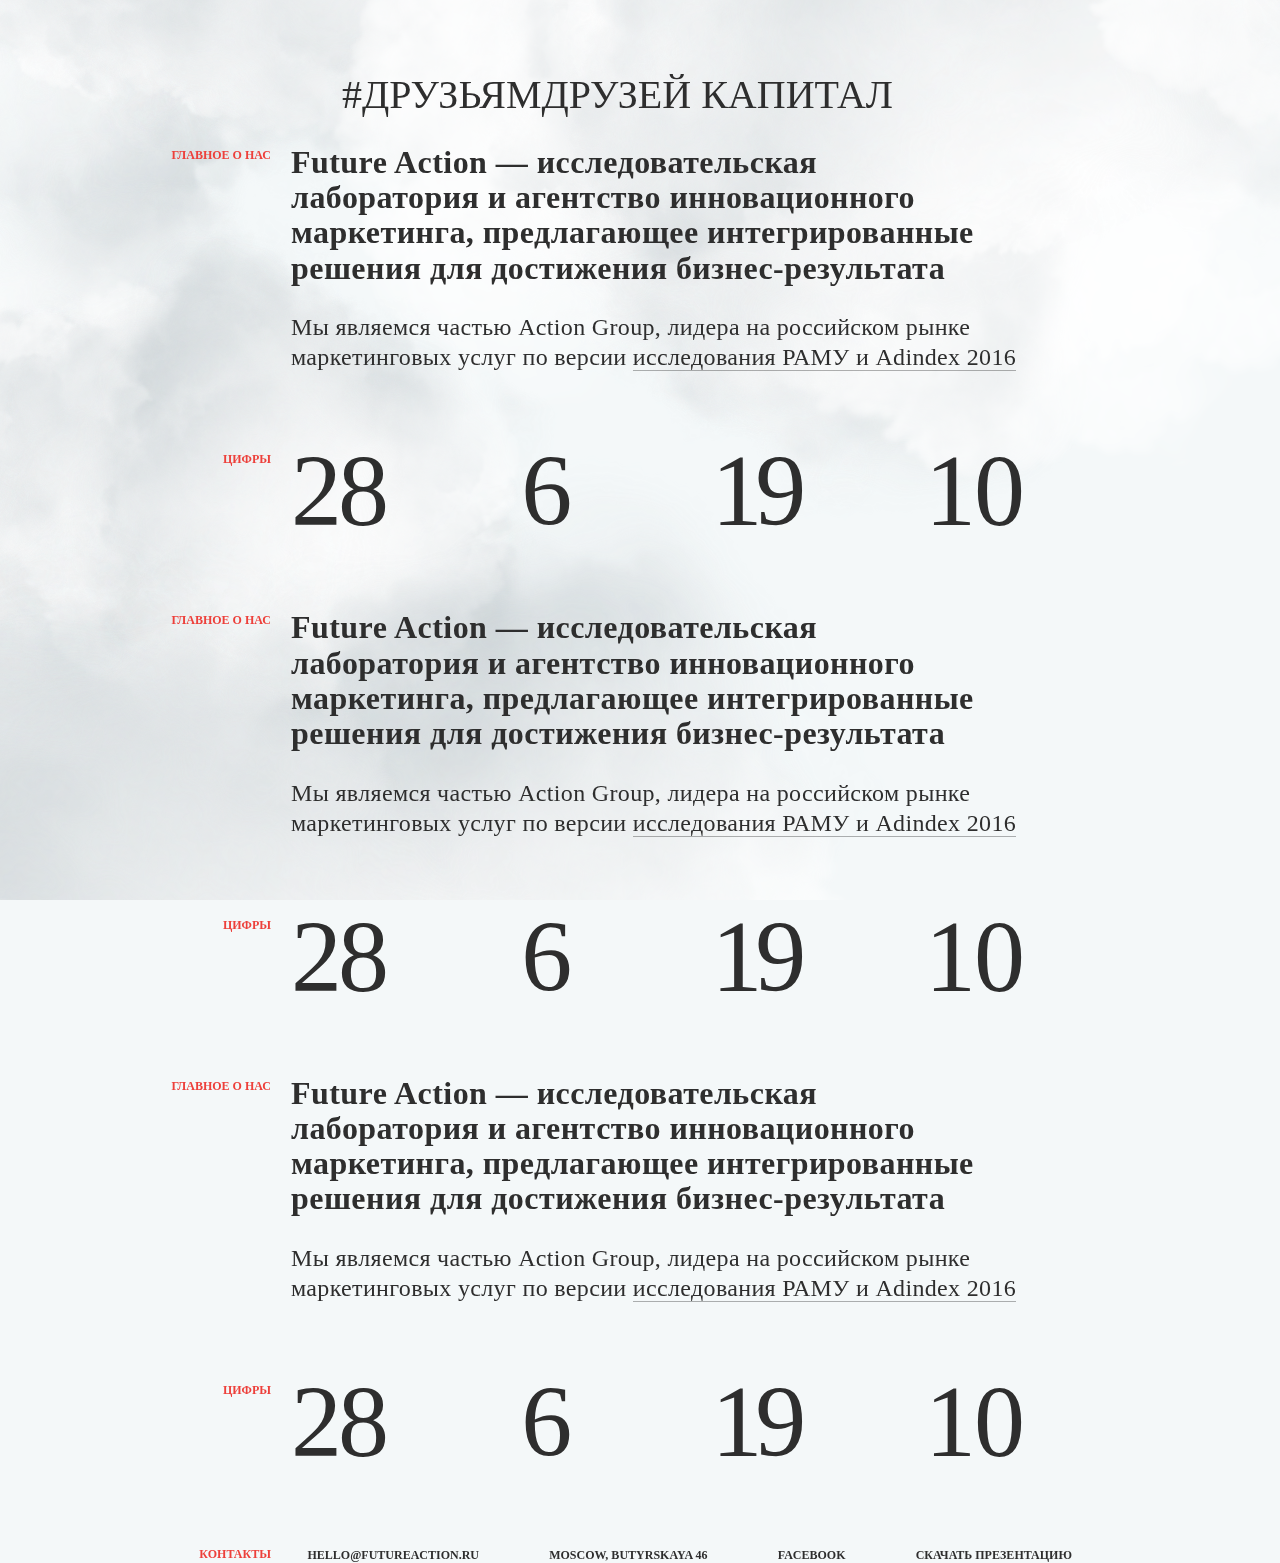
==== index.html @ 9a4fbcc9 "index2.html need to fix background full width" ====
<!DOCTYPE html>
<html lang="ru">
<head>
  <meta charset="utf-8">
  <meta http-equiv="X-UA-Compatible" content="IE=edge,chrome=1">
  <title>FutureAction</title>
  <meta name="description" content="">
  <meta name="viewport" content="width=device-width, initial-scale=1">

  <link rel="stylesheet" href="css/main.css">

</head>
<body>

  <div id="clouds-viewport">
    <div id="clouds-world"></div>
  </div>

  <div id="container" class="ru-lang">

    <!-- HEADER -->
    <div class="row header-main">
      <a class="logo">#ДРУЗЬЯМДРУЗЕЙ КАПИТАЛ</a>
    </div>

    <!-- CONTENT -->
    <div>
      <div class="row pos_row_margin">
        <div class="col left">
          <h6 class="title red">Главное о нас</h6>
        </div>
        <div class="col right">

          <h2 class="title" id="main_text_block_title_margin">
            Future Action &mdash; исследовательская<br/>
            лаборатория и агентство инновационного<br/>
            маркетинга, предлагающее интегрированные<br/>
            решения для достижения бизнес-результата
          </h2>

          <h3 class="subtitle">
            Мы являемся частью Action Group, лидера на российском рынке<br/>
            маркетинговых услуг по версии <a class="link bordered" href="http://adindex.ru/rating3/btl/134203/index.phtml#134204" target="_blank">исследования РАМУ и Adindex 2016</a>
          </h3>

        </div>
      </div>

      <div class="row pos_row_margin">
        <div class="col left">
          <h6 class="title red">Цифры</h6>
        </div>
        <div class="col right">

          <div class="row number blocks" style="height: 71px">

              <div class="number block">
                <div class="content">
                  <h1 data-to="40">0</h1>
                  <h1 class="sprite-numbers sprite-numbers-40"></h1>
                  <p class="note">
                    специалистов<br/>
                    в штате
                  </p>
                </div>
              </div>

              <div class="number block">
                <div class="content">
                  <h1 data-to="8">0</h1>
                  <h1 class="sprite-numbers sprite-numbers-8"></h1>
                  <p class="note">
                    завоеванных<br/>
                    наград
                  </p>
                </div>
              </div>

              <div class="number block">
                <div class="content">
                  <h1 data-to="29">0</h1>
                  <h1 class="sprite-numbers sprite-numbers-29"></h1>
                  <p class="note">
                    реализованных<br/>
                    проектов
                  </p>
                </div>
              </div>

              <div class="number block">
                <div class="content">
                  <h1 data-to="14">0</h1>
                  <h1 class="sprite-numbers sprite-numbers-14"></h1>
                  <p class="note">
                    клиентов<br/>
                    ТОП 100
                  </p>
                </div>
              </div>

          </div>

        </div>
      </div>
      <div class="row pos_row_margin">
        <div class="col left">
          <h6 class="title red">Главное о нас</h6>
        </div>
        <div class="col right">

          <h2 class="title" id="main_text_block_title_margin">
            Future Action &mdash; исследовательская<br/>
            лаборатория и агентство инновационного<br/>
            маркетинга, предлагающее интегрированные<br/>
            решения для достижения бизнес-результата
          </h2>

          <h3 class="subtitle">
            Мы являемся частью Action Group, лидера на российском рынке<br/>
            маркетинговых услуг по версии <a class="link bordered" href="http://adindex.ru/rating3/btl/134203/index.phtml#134204" target="_blank">исследования РАМУ и Adindex 2016</a>
          </h3>

        </div>
      </div>

      <div class="row pos_row_margin">
        <div class="col left">
          <h6 class="title red">Цифры</h6>
        </div>
        <div class="col right">

          <div class="row number blocks" style="height: 71px">

              <div class="number block">
                <div class="content">
                  <h1 data-to="40">0</h1>
                  <h1 class="sprite-numbers sprite-numbers-40"></h1>
                  <p class="note">
                    специалистов<br/>
                    в штате
                  </p>
                </div>
              </div>

              <div class="number block">
                <div class="content">
                  <h1 data-to="8">0</h1>
                  <h1 class="sprite-numbers sprite-numbers-8"></h1>
                  <p class="note">
                    завоеванных<br/>
                    наград
                  </p>
                </div>
              </div>

              <div class="number block">
                <div class="content">
                  <h1 data-to="29">0</h1>
                  <h1 class="sprite-numbers sprite-numbers-29"></h1>
                  <p class="note">
                    реализованных<br/>
                    проектов
                  </p>
                </div>
              </div>

              <div class="number block">
                <div class="content">
                  <h1 data-to="14">0</h1>
                  <h1 class="sprite-numbers sprite-numbers-14"></h1>
                  <p class="note">
                    клиентов<br/>
                    ТОП 100
                  </p>
                </div>
              </div>

          </div>

        </div>
      </div>
      <div class="row pos_row_margin">
        <div class="col left">
          <h6 class="title red">Главное о нас</h6>
        </div>
        <div class="col right">

          <h2 class="title" id="main_text_block_title_margin">
            Future Action &mdash; исследовательская<br/>
            лаборатория и агентство инновационного<br/>
            маркетинга, предлагающее интегрированные<br/>
            решения для достижения бизнес-результата
          </h2>

          <h3 class="subtitle">
            Мы являемся частью Action Group, лидера на российском рынке<br/>
            маркетинговых услуг по версии <a class="link bordered" href="http://adindex.ru/rating3/btl/134203/index.phtml#134204" target="_blank">исследования РАМУ и Adindex 2016</a>
          </h3>

        </div>
      </div>

      <div class="row pos_row_margin">
        <div class="col left">
          <h6 class="title red">Цифры</h6>
        </div>
        <div class="col right">

          <div class="row number blocks" style="height: 71px">

              <div class="number block">
                <div class="content">
                  <h1 data-to="40">0</h1>
                  <h1 class="sprite-numbers sprite-numbers-40"></h1>
                  <p class="note">
                    специалистов<br/>
                    в штате
                  </p>
                </div>
              </div>

              <div class="number block">
                <div class="content">
                  <h1 data-to="8">0</h1>
                  <h1 class="sprite-numbers sprite-numbers-8"></h1>
                  <p class="note">
                    завоеванных<br/>
                    наград
                  </p>
                </div>
              </div>

              <div class="number block">
                <div class="content">
                  <h1 data-to="29">0</h1>
                  <h1 class="sprite-numbers sprite-numbers-29"></h1>
                  <p class="note">
                    реализованных<br/>
                    проектов
                  </p>
                </div>
              </div>

              <div class="number block">
                <div class="content">
                  <h1 data-to="14">0</h1>
                  <h1 class="sprite-numbers sprite-numbers-14"></h1>
                  <p class="note">
                    клиентов<br/>
                    ТОП 100
                  </p>
                </div>
              </div>

          </div>

        </div>
      </div>

    </div>

    <!-- FOOTER -->
    <div class="row">
      <div class="col left">
        <h6 class="title red" id="contactsTitle">Контакты</h6>
      </div>
      <div class="col right">

        <div class="aligned items" id="footerLinks">

            <a class="icon link" href="/cdn-cgi/l/email-protection#69010c050506290f1c1d1c1b0c080a1d000607471b1c">
              <i class="icon-mail"></i>
              <span class="text"><span class="__cf_email__" data-cfemail="2f474a4343406f495a5b5a5d4a4e4c5b464041015d5a">[email&#160;protected]</span><script data-cfhash='f9e31' type="text/javascript">/* <![CDATA[ */!function(t,e,r,n,c,a,p){try{t=document.currentScript||function(){for(t=document.getElementsByTagName('script'),e=t.length;e--;)if(t[e].getAttribute('data-cfhash'))return t[e]}();if(t&&(c=t.previousSibling)){p=t.parentNode;if(a=c.getAttribute('data-cfemail')){for(e='',r='0x'+a.substr(0,2)|0,n=2;a.length-n;n+=2)e+='%'+('0'+('0x'+a.substr(n,2)^r).toString(16)).slice(-2);p.replaceChild(document.createTextNode(decodeURIComponent(e)),c)}p.removeChild(t)}}catch(u){}}()/* ]]> */</script></span>
            </a>
            <a class="icon link" href="https://goo.gl/rhq5gr" target="_blank">
              <i class="icon-pin"></i>
              <span class="text">Moscow, Butyrskaya 46</span>
            </a>
            <a class="icon link" href="https://www.facebook.com/FutureAction/" target="_blank">
              <i class="icon-fb"></i>
              <span class="text">Facebook</span>
            </a>
            <a class="icon link" href="FA_Creds_12.07_(rus).pdf" download>
              <i class="icon-download"></i>
              <span class="text">Скачать презентацию</span>
            </a>

        </div>

      </div>
    </div>

  </div>

  <script src="js/build.min.js"></script>
<script type="text/javascript">/* <![CDATA[ */(function(d,s,a,i,j,r,l,m,t){try{l=d.getElementsByTagName('a');t=d.createElement('textarea');for(i=0;l.length-i;i++){try{a=l[i].href;s=a.indexOf('/cdn-cgi/l/email-protection');m=a.length;if(a&&s>-1&&m>28){j=28+s;s='';if(j<m){r='0x'+a.substr(j,2)|0;for(j+=2;j<m&&a.charAt(j)!='X';j+=2)s+='%'+('0'+('0x'+a.substr(j,2)^r).toString(16)).slice(-2);j++;s=decodeURIComponent(s)+a.substr(j,m-j)}t.innerHTML=s.replace(/</g,'&lt;').replace(/>/g,'&gt;');l[i].href='mailto:'+t.value}}catch(e){}}}catch(e){}})(document);/* ]]> */</script></body>
</html>
---- css/main.css ----
html {
    font-family: sans-serif;
    -ms-text-size-adjust: 100%;
    -webkit-text-size-adjust: 100%
}
body {
    margin: 0
}
article,
aside,
details,
figcaption,
figure,
footer,
header,
hgroup,
main,
menu,
nav,
section,
summary {
    display: block
}
audio,
canvas,
progress,
video {
    display: inline-block;
    vertical-align: baseline
}
audio:not([controls]) {
    display: none;
    height: 0
}
[hidden],
template {
    display: none
}
a {
    background-color: transparent;
    text-decoration: none;
    color: inherit
}
a:active,
a:hover {
    outline: 0
}
abbr[title] {
    border-bottom: 1px dotted
}
strong {
    font-weight: 700
}
dfn {
    font-style: italic
}
h1 {
    font-size: 2em
}
mark {
    color: #000;
    background: #ff0
}
small {
    font-size: 80%
}
sub,
sup {
    font-size: 75%;
    line-height: 0;
    position: relative;
    vertical-align: baseline
}
sup {
    top: -.5em
}
sub {
    bottom: -.25em
}
img {
    border: 0
}
svg:not(:root) {
    overflow: hidden
}
figure {
    margin: 1em 40px
}
hr {
    box-sizing: content-box;
    height: 0
}
pre {
    overflow: auto
}
code,
kbd,
pre,
samp {
    font-family: monospace, monospace;
    font-size: 1em
}
button,
input,
optgroup,
select,
textarea {
    font: inherit;
    margin: 0;
    color: inherit
}
button {
    overflow: visible
}
button,
select {
    text-transform: none
}
button,
html input[type=button],
input[type=reset],
input[type=submit] {
    cursor: pointer;
    -webkit-appearance: button
}
button[disabled],
html input[disabled] {
    cursor: default
}
button::-moz-focus-inner,
input::-moz-focus-inner {
    padding: 0;
    border: 0
}
input {
    line-height: normal
}
input[type=checkbox],
input[type=radio] {
    box-sizing: border-box;
    padding: 0
}
input[type=number]::-webkit-inner-spin-button,
input[type=number]::-webkit-outer-spin-button {
    height: auto
}
input[type=search] {
    box-sizing: content-box;
    -webkit-appearance: textfield
}
input[type=search]::-webkit-search-cancel-button,
input[type=search]::-webkit-search-decoration {
    -webkit-appearance: none
}
fieldset {
    margin: 0 2px;
    padding: .35em .625em .75em;
    border: 1px solid silver
}
legend {
    border: 0
}
textarea {
    overflow: auto
}
b,
optgroup {
    font-weight: 700
}
table {
    border-spacing: 0;
    border-collapse: collapse
}
legend,
td,
th {
    padding: 0
}
@font-face {
    font-family: family;
    font-weight: 400;
    font-style: normal;
    src: url(../fonts/icomoon.eot?-kuydrw);
    src: url(../fonts/icomoon.eot?#iefix-kuydrw) format('embedded-opentype'), url(../fonts/icomoon.woff2?-kuydrw) format('woff2'), url(../fonts/icomoon.woff?-kuydrw) format('woff'), url(../fonts/icomoon.ttf?-kuydrw) format('truetype'), url(../fonts/icomoon.svg?-kuydrw#family) format('svg')
}
[class*=' icon-'],
[class^=icon-],
body {
    font-weight: 400;
    font-style: normal;
    -webkit-font-smoothing: antialiased
}
[class*=' icon-'],
[class^=icon-] {
    font-variant: normal;
    text-transform: none;
    speak: none;
    -moz-osx-font-smoothing: grayscale;
    font-family: family;
    line-height: 1
}
.icon-mail:before {
    content: '\e600'
}
.icon-pin:before {
    content: '\e601'
}
.icon-fb:before {
    content: '\e602'
}
.icon-download:before {
    content: '\e603'
}
@font-face {
    font-family: 'ProximaNova';
    font-weight: 300;
    font-style: 'normal';
    src: url("../fonts/Proxima Nova Light.eot");
    src: url("../fonts/Proxima Nova Light.eot?#iefix") format('embedded-opentype'), url("../fonts/Proxima Nova Light.woff") format('woff'), url("../fonts/Proxima Nova Light.ttf") format('truetype'), url("../fonts/Proxima Nova Light.svg#ProximaNova") format('svg')
}
@font-face {
    font-family: 'ProximaNova';
    font-weight: 400;
    font-style: 'normal';
    src: url("../fonts/Proxima Nova Regular.eot");
    src: url("../fonts/Proxima Nova Regular.eot?#iefix") format('embedded-opentype'), url("../fonts/Proxima Nova Regular.woff") format('woff'), url("../fonts/Proxima Nova Regular.ttf") format('truetype'), url("../fonts/Proxima Nova Regular.svg#ProximaNova") format('svg')
}
@font-face {
    font-family: 'ProximaNova';
    font-weight: 700;
    font-style: 'normal';
    src: url("../fonts/Proxima Nova Bold.eot");
    src: url("../fonts/Proxima Nova Bold.eot?#iefix") format('embedded-opentype'), url("../fonts/Proxima Nova Bold.woff") format('woff'), url("../fonts/Proxima Nova Bold.ttf") format('truetype'), url("../fonts/Proxima Nova Bold.svg#ProximaNova") format('svg')
}
*,
:after,
:before {
    box-sizing: border-box
}
h1,
h2,
h3,
h4,
h5,
h6,
p,
ul {
    margin: 0
}
ul {
    padding: 0;
    list-style-type: none
}
body {
    font-size: 14px;
    font-family: 'ProximaNova';
    line-height: 1.25;
    overflow: hidden;
    color: #2e2e2e;
    background-color: #f4f8f9;
    background-image: url(../img/bg.png);
    background-repeat: no-repeat;
    background-position: center;
    background-size: cover
}
@media screen and (max-height: 650px) {
    body {
        overflow: auto
    }
}
body,
html {
    height: 100%;
    min-height: 650px
}
@media screen and (max-width: 767px) {
    body,
    html {
        min-height: 650px
    }
}
::-moz-selection {
    background: #ed403b
}
::selection {
    background: #ed403b
}
#container {
    position: relative;
    display: -webkit-flex;
    display: -ms-flexbox;
    display: flex;
    flex-direction: column;
    width: 100%;
    max-width: 1024px;
    height: inherit;
    margin: auto;
    padding: 70px 80px 40px 35px;
    -webkit-flex-direction: column;
    -ms-flex-direction: column;
    -webkit-justify-content: space-between;
    -ms-flex-pack: justify;
    justify-content: space-between
}
@media screen and (max-width: 1023px) {
    #container {
        max-width: 768px
    }
}
@media screen and (max-width: 767px) {
    #container {
        max-width: 480px;
        padding: 27px 25px 25px
    }
}
.logo,
h2 {
    display: inline-block
}
.logo {
  display: block;
  text-align: center;
}
@media screen and (max-width: 767px) {
    .logo {
        width: 136.07142857142858px;
        height: 10.714285714285715px;
        background-size: 136.07142857142858px 10.714285714285715px
    }
}
h2 {
    font-size: 42px;
    font-weight: 700;
    line-height: 1.1;
    margin-top: -8px;
    margin-bottom: -9.4285px;
    letter-spacing: .014em
}
@media screen and (max-width: 1023px) {
    h2 {
        font-size: 28px;
        display: inline-block;
        margin-top: -5px;
        margin-bottom: -6.4285px
    }
}
@media screen and (max-width: 767px) {
    h2 {
        font-size: 20px;
        display: inline-block;
        margin-top: -4px;
        margin-bottom: -5.4285px
    }
    h2 br {
        display: none
    }
}
.ru-lang h2,
h3 {
    margin-top: -6px;
    margin-bottom: -7.4285px
}
.ru-lang h2 {
    line-height: 1.1;
    font-size: 32px
}
@media screen and (max-width: 1023px) {
    .ru-lang h2 {
        font-size: 21.333333333333332px;
        display: inline-block;
        margin-top: -4px;
        margin-bottom: -5.4285px
    }
}
@media screen and (max-width: 767px) {
    .ru-lang h2 {
        font-size: 15.238095238095237px;
        display: inline-block;
        margin-top: -3px;
        margin-bottom: -4.4285px
    }
    .ru-lang h2 br {
        display: none
    }
}
.ru-lang h2,
h3,
h6 {
    display: inline-block
}
h3 {
    letter-spacing: .014em;
    font-size: 24px;
    font-weight: 400
}
@media screen and (max-width: 1023px) {
    h3 {
        font-size: 16px;
        display: inline-block;
        margin-top: -4px;
        margin-bottom: -5.4285px
    }
}
@media screen and (max-width: 767px) {
    h3 {
        font-size: 11.428571428571429px;
        display: inline-block;
        margin-top: -3px;
        margin-bottom: -4.4285px
    }
    h3 br {
        display: none
    }
}
h6 {
    font-size: 12px;
    font-weight: 700;
    margin-top: -3px;
    margin-bottom: -4.4285px
}
@media screen and (max-width: 1023px) {
    h6 {
        font-size: 9.23076923076923px;
        display: inline-block;
        margin-top: -2px;
        margin-bottom: -3.4285px
    }
}
h6.title {
    text-transform: uppercase
}
.link.bordered {
    border-bottom: 1px solid rgba(0, 0, 0, .3)
}
.red {
    color: #ed403b
}
.col,
.row {
    position: relative;
    min-height: 1px
}
.row {
    font-size: 0;
    width: 100%
}
.ru-lang .col.left {
    padding-right: 20px
}
.col {
    display: inline-block;
    vertical-align: top
}
.col.left {
    width: 128px;
    padding-right: 52px;
    text-align: right
}
@media screen and (max-width: 767px) {
    .col.left {
        width: 0;
        padding: 0
    }
    .col.left .title {
        position: relative;
        top: -22px;
        white-space: nowrap
    }
}
.col.right {
    width: calc(100% - 128px)
}
@media screen and (max-width: 767px) {
    .col.right {
        width: 100%
    }
}
#main_text_block_title_margin {
    padding-bottom: 40px
}
@media screen and (max-width: 767px) {
    #main_text_block_title_margin {
        padding-bottom: 25px
    }
}
.pos_row_margin {
    margin-bottom: 90px
}
@media screen and (max-width: 767px) {
    .pos_row_margin {
        margin-bottom: 60px
    }
}
#clouds-viewport {
    position: absolute;
    top: 0;
    right: 0;
    bottom: 0;
    left: 0;
    overflow: hidden;
    min-height: 650px;
    -webkit-perspective: 400px;
    perspective: 400px
}
@media screen and (max-width: 767px) {
    #clouds-viewport {
        -webkit-perspective: 1000px;
        perspective: 1000px;
        min-height: 650px
    }
}
#clouds-world {
    position: absolute;
    top: 50%;
    left: 50%;
    width: 512px;
    height: 512px;
    margin-top: -256px;
    margin-left: -256px
}
#clouds-world,
#clouds-world div {
    -webkit-transform-style: preserve-3d;
    transform-style: preserve-3d
}
.cloudBase,
.cloudLayer {
    position: absolute;
    top: 256px;
    left: 256px;
    width: 20px;
    height: 20px;
    margin-top: -10px;
    margin-left: -10px
}
.cloudLayer {
    top: 50%;
    left: 50%;
    width: 256px;
    height: 256px;
    margin-top: -128px;
    margin-left: -128px;
    transition: opacity .5s ease-out
}
.fadeOut {
    transition: .6s ease!important;
    opacity: 0
}
.fadeOut.fadeIn {
    transition: initial!important;
    opacity: 1
}
.aligned.items {
    display: -webkit-flex;
    display: -ms-flexbox;
    display: flex;
    -webkit-justify-content: space-between;
    -ms-flex-pack: justify;
    justify-content: space-between;
    -webkit-flex-wrap: wrap;
    -ms-flex-wrap: wrap;
    flex-wrap: wrap
}
.row.number.blocks {
    white-space: nowrap
}
@media screen and (max-width: 767px) {
    .row.number.blocks {
        white-space: normal
    }
}
@media screen and (max-width: 350px) {
    .ru-lang .row.number.blocks .number.block .note {
        font-size: 10px;
        position: relative;
        top: -3px;
        margin-top: 0
    }
}
.number.block {
    position: relative;
    display: inline-block;
    width: 25%;
    vertical-align: top
}
@media screen and (max-width: 767px) {
    .number.block {
        width: 50%
    }
}
.number.block:last-child {
    text-align: right
}
@media screen and (max-width: 767px) {
    .number.block:last-child {
        padding-left: 35px;
        text-align: left
    }
}
.number.block:nth-child(2) {
    text-align: center
}
@media screen and (max-width: 767px) {
    .number.block:nth-child(2) {
        padding-bottom: 20px;
        padding-left: 35px;
        text-align: left
    }
}
.number.block:nth-child(3) {
    padding-left: 30px
}
@media screen and (max-width: 1023px) {
    .number.block:nth-child(3) {
        padding-left: 22px
    }
}
@media screen and (max-width: 767px) {
    .number.block:nth-child(3) {
        padding-left: 0
    }
}
.number.block:nth-child(3) h1 {
    letter-spacing: -.07em
}
.number.block:nth-child(3) .note {
    margin-left: -18px
}
@media screen and (max-width: 1023px) {
    .number.block:nth-child(3) .note {
        margin-left: -11px
    }
}
.number.block:last-child h1 {
    letter-spacing: -.02em
}
.number.block:last-child .note {
    margin-left: -24px
}
@media screen and (max-width: 1023px) {
    .number.block:last-child .note {
        margin-left: -17px
    }
}
.number.block .content {
    position: relative;
    display: inline-block
}
.number.block.images h1 {
    opacity: 0
}
.number.block.images .note,
.number.block.images h1.sprite-numbers {
    opacity: 1
}
.number.block .note {
    font-size: 18px;
    font-weight: 300;
    line-height: 1;
    margin-top: -3px;
    margin-bottom: -4.4285px;
    margin-left: -22px;
    padding-bottom: 3px;
    padding-left: 3px;
    -webkit-transform: translateY(-49%);
    -ms-transform: translateY(-49%);
    transform: translateY(-49%);
    text-align: left;
    opacity: 0;
    -webkit-backface-visibility: hidden;
    backface-visibility: hidden
}
@media screen and (max-width: 1023px) {
    .number.block .note {
        margin-left: -15px;
        font-size: 12px;
        display: inline-block;
        margin-top: -2px;
        margin-bottom: -3.4285px
    }
}
.icon.link,
.number.block .note,
.number.block h1 {
    display: inline-block;
    transition: .3s ease
}
.number.block h1 {
    font-size: 102px;
    line-height: 1;
    margin-top: -15px;
    margin-bottom: -16.4285px;
    letter-spacing: -.04em;
    font-weight: 300
}
@media screen and (max-width: 1023px) {
    .number.block h1 {
        font-size: 68px;
        display: inline-block;
        margin-top: -10px;
        margin-bottom: -11.4285px
    }
}
.number.block h1.sprite-numbers {
    font-size: 0;
    position: absolute;
    top: -3px;
    left: 3px;
    opacity: 0
}
.number.block h1.sprite-numbers.sprite-numbers-8 {
    left: 5px
}
.number.block h1.sprite-numbers.sprite-numbers-29 {
    left: 4px
}
.number.block h1.sprite-numbers.sprite-numbers-14 {
    left: 2px
}
.icon.link {
    font-weight: 700;
    text-transform: uppercase
}
.icon.link.disabled,
.icon.link.emulateDisabled {
    pointer-events: none;
    opacity: .5!important
}
.icon.link:hover {
    color: #ed403b
}
.icon.link .text {
    font-size: 12px;
    display: inline-block;
    margin-top: -3px;
    margin-bottom: -4.4285px;
    margin-left: 4px
}
@media screen and (max-width: 1023px) {
    .icon.link .text {
        font-size: 8px;
        display: inline-block;
        margin-top: -2px;
        margin-bottom: -3.4285px
    }
}
.button,
.icon.link i {
    font-size: 16px
}
@media screen and (max-width: 1023px) {
    .icon.link i {
        font-size: 10.666666666666666px;
        display: inline-block;
        margin-top: -3px;
        margin-bottom: -4.4285px
    }
}
.icon.link .text,
.icon.link i {
    vertical-align: middle
}
#contactsTitle {
    padding-top: 3px
}
@media screen and (max-width: 1023px) {
    #contactsTitle {
        padding-top: 0
    }
}
@media screen and (max-width: 767px) {
    #footerLinks {
        display: block;
        margin-top: 5px
    }
    #footerLinks .icon.link {
        font-size: 0;
        display: block;
        margin-bottom: 20px
    }
    #footerLinks .icon.link:first-child i {
        font-size: 11.428571428571429px;
        display: inline-block;
        margin-top: -3px;
        margin-bottom: -4.4285px
    }
    #footerLinks .icon.link:last-child .text {
        border: none
    }
    #footerLinks .icon.link .text {
        font-size: 10.909090909090908px;
        display: inline-block;
        width: calc(100% - 30px);
        margin-top: -3px;
        margin-bottom: -4.4285px;
        padding-bottom: 10px;
        border-bottom: 1px solid rgba(0, 0, 0, .1)
    }
    #footerLinks .icon.link i {
        font-size: 14.545454545454545px;
        display: inline-block;
        width: 25px;
        margin-top: -4px;
        margin-bottom: -5.4285px;
        text-align: center;
        vertical-align: top
    }
}
.button {
    font-weight: 600;
    line-height: 1;
    display: inline-block;
    padding: .7em 1.2em;
    -webkit-user-select: none;
    -moz-user-select: none;
    -ms-user-select: none;
    user-select: none;
    transition: color .3s ease, background-color .3s ease;
    letter-spacing: .02em;
    color: #ea3733;
    border: 3px solid #ea3733;
    border-radius: 5px
}
.button:hover {
    color: #fff;
    background-color: #ea3733
}
.button:active {
    color: #fff;
    background-color: rgba(234, 55, 51, .7)
}
@media (max-width: 767px) {
    .button {
        font-size: 13px;
        padding: .6em .5em;
        border-width: 2px
    }
}
.header-main .brief.button {
    position: absolute;
    top: -100%;
    right: 0
}
.header-main {
    margin-bottom: 80px;
    font-size: 40px;
}
@media (max-width: 767px) {
    .header-main .brief.button {
        right: -6px
    }
}
.sprite-numbers {
    background-image: url(../img/sprite-numbers.png);
    background-size: 274px 208px
}
@media (-webkit-min-device-pixel-ratio: 2),
(min-resolution: 192dpi) {
    .sprite-numbers {
        background-image: url(../img/sprite-numbers@2x.png);
        background-size: 274px 208px
    }
}
.sprite-numbers-14 {
    width: 70px;
    height: 104px;
    background-position: -204px 0
}
.sprite-numbers-29 {
    width: 101px;
    height: 104px;
    background-position: -103px 0
}
.sprite-numbers-40 {
    width: 103px;
    height: 104px;
    background-position: 0 0
}
.sprite-numbers-8 {
    width: 47px;
    height: 104px;
    background-position: 0 -104px
}
@media screen and (max-width: 1023px) {
    .sprite-numbers {
        background-image: url(../img/sprite-numbers.png);
        background-size: 182.66666666666666px 138.66666666666666px
    }
    .sprite-numbers-14,
    .sprite-numbers-29 {
        width: 46.666666666666664px;
        height: 69.33333333333333px;
        background-position: -136px 0
    }
    .sprite-numbers-29 {
        width: 67.33333333333333px;
        background-position: -68.66666666666667px 0
    }
    .sprite-numbers-40,
    .sprite-numbers-8 {
        width: 68.66666666666667px;
        height: 69.33333333333333px;
        background-position: 0 0
    }
    .sprite-numbers-8 {
        width: 31.333333333333332px;
        background-position: 0 -69.33333333333333px
    }
}
@media screen and (max-width: 1023px) and (-webkit-min-device-pixel-ratio: 2),
screen and (max-width: 1023px) and (min-resolution: 192dpi) {
    .sprite-numbers {
        background-image: url(../img/sprite-numbers@2x.png);
        background-size: 182.66666666666666px 138.66666666666666px
    }
}
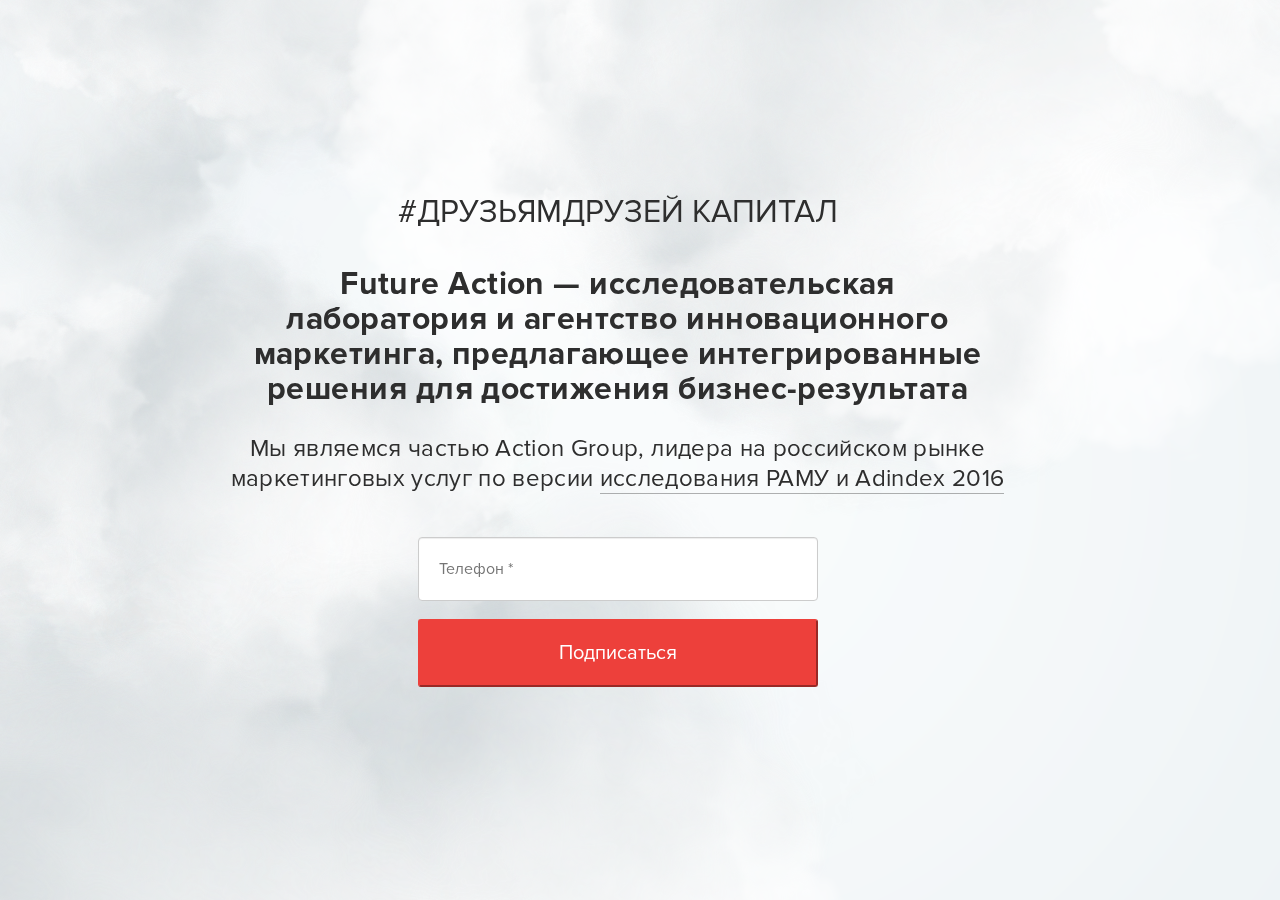
==== commit 9291f45a: "install mail and fix bugs with full height" ====
--- a/index.html
+++ b/index.html
@@ -26,11 +26,8 @@
 
     <!-- CONTENT -->
     <div>
-      <div class="row pos_row_margin">
-        <div class="col left">
-          <h6 class="title red">Главное о нас</h6>
-        </div>
-        <div class="col right">
+      <div class="row">
+        <div class="col text-center">
 
           <h2 class="title" id="main_text_block_title_margin">
             Future Action &mdash; исследовательская<br/>
@@ -44,255 +41,31 @@
             маркетинговых услуг по версии <a class="link bordered" href="http://adindex.ru/rating3/btl/134203/index.phtml#134204" target="_blank">исследования РАМУ и Adindex 2016</a>
           </h3>
 
+          <form name="sentMessage" class="contactForm" id="contactForm" action="mail/mail.php" method="POST" novalidate="">
+            <div class="row">
+              <div class="form-group">
+                <input type="tel" class="form-control" placeholder="Телефон *" id="phone" required="" data-validation-required-message="Заполните поле" aria-invalid="false">
+                <p class="help-block text-danger"></p>
+              </div>
+              <div class="success"></div>
+              <input type="submit" class="btn btn-xl" value="Подписаться" data-disabled="Обрабатываем...">
+            </div>
+          </form>
         </div>
-      </div>
-
-      <div class="row pos_row_margin">
-        <div class="col left">
-          <h6 class="title red">Цифры</h6>
-        </div>
-        <div class="col right">
-
-          <div class="row number blocks" style="height: 71px">
-
-              <div class="number block">
-                <div class="content">
-                  <h1 data-to="40">0</h1>
-                  <h1 class="sprite-numbers sprite-numbers-40"></h1>
-                  <p class="note">
-                    специалистов<br/>
-                    в штате
-                  </p>
-                </div>
-              </div>
-
-              <div class="number block">
-                <div class="content">
-                  <h1 data-to="8">0</h1>
-                  <h1 class="sprite-numbers sprite-numbers-8"></h1>
-                  <p class="note">
-                    завоеванных<br/>
-                    наград
-                  </p>
-                </div>
-              </div>
-
-              <div class="number block">
-                <div class="content">
-                  <h1 data-to="29">0</h1>
-                  <h1 class="sprite-numbers sprite-numbers-29"></h1>
-                  <p class="note">
-                    реализованных<br/>
-                    проектов
-                  </p>
-                </div>
-              </div>
-
-              <div class="number block">
-                <div class="content">
-                  <h1 data-to="14">0</h1>
-                  <h1 class="sprite-numbers sprite-numbers-14"></h1>
-                  <p class="note">
-                    клиентов<br/>
-                    ТОП 100
-                  </p>
-                </div>
-              </div>
-
-          </div>
-
-        </div>
-      </div>
-      <div class="row pos_row_margin">
-        <div class="col left">
-          <h6 class="title red">Главное о нас</h6>
-        </div>
-        <div class="col right">
-
-          <h2 class="title" id="main_text_block_title_margin">
-            Future Action &mdash; исследовательская<br/>
-            лаборатория и агентство инновационного<br/>
-            маркетинга, предлагающее интегрированные<br/>
-            решения для достижения бизнес-результата
-          </h2>
-
-          <h3 class="subtitle">
-            Мы являемся частью Action Group, лидера на российском рынке<br/>
-            маркетинговых услуг по версии <a class="link bordered" href="http://adindex.ru/rating3/btl/134203/index.phtml#134204" target="_blank">исследования РАМУ и Adindex 2016</a>
-          </h3>
-
-        </div>
-      </div>
-
-      <div class="row pos_row_margin">
-        <div class="col left">
-          <h6 class="title red">Цифры</h6>
-        </div>
-        <div class="col right">
-
-          <div class="row number blocks" style="height: 71px">
-
-              <div class="number block">
-                <div class="content">
-                  <h1 data-to="40">0</h1>
-                  <h1 class="sprite-numbers sprite-numbers-40"></h1>
-                  <p class="note">
-                    специалистов<br/>
-                    в штате
-                  </p>
-                </div>
-              </div>
-
-              <div class="number block">
-                <div class="content">
-                  <h1 data-to="8">0</h1>
-                  <h1 class="sprite-numbers sprite-numbers-8"></h1>
-                  <p class="note">
-                    завоеванных<br/>
-                    наград
-                  </p>
-                </div>
-              </div>
-
-              <div class="number block">
-                <div class="content">
-                  <h1 data-to="29">0</h1>
-                  <h1 class="sprite-numbers sprite-numbers-29"></h1>
-                  <p class="note">
-                    реализованных<br/>
-                    проектов
-                  </p>
-                </div>
-              </div>
-
-              <div class="number block">
-                <div class="content">
-                  <h1 data-to="14">0</h1>
-                  <h1 class="sprite-numbers sprite-numbers-14"></h1>
-                  <p class="note">
-                    клиентов<br/>
-                    ТОП 100
-                  </p>
-                </div>
-              </div>
-
-          </div>
-
-        </div>
-      </div>
-      <div class="row pos_row_margin">
-        <div class="col left">
-          <h6 class="title red">Главное о нас</h6>
-        </div>
-        <div class="col right">
-
-          <h2 class="title" id="main_text_block_title_margin">
-            Future Action &mdash; исследовательская<br/>
-            лаборатория и агентство инновационного<br/>
-            маркетинга, предлагающее интегрированные<br/>
-            решения для достижения бизнес-результата
-          </h2>
-
-          <h3 class="subtitle">
-            Мы являемся частью Action Group, лидера на российском рынке<br/>
-            маркетинговых услуг по версии <a class="link bordered" href="http://adindex.ru/rating3/btl/134203/index.phtml#134204" target="_blank">исследования РАМУ и Adindex 2016</a>
-          </h3>
-
-        </div>
-      </div>
-
-      <div class="row pos_row_margin">
-        <div class="col left">
-          <h6 class="title red">Цифры</h6>
-        </div>
-        <div class="col right">
-
-          <div class="row number blocks" style="height: 71px">
-
-              <div class="number block">
-                <div class="content">
-                  <h1 data-to="40">0</h1>
-                  <h1 class="sprite-numbers sprite-numbers-40"></h1>
-                  <p class="note">
-                    специалистов<br/>
-                    в штате
-                  </p>
-                </div>
-              </div>
-
-              <div class="number block">
-                <div class="content">
-                  <h1 data-to="8">0</h1>
-                  <h1 class="sprite-numbers sprite-numbers-8"></h1>
-                  <p class="note">
-                    завоеванных<br/>
-                    наград
-                  </p>
-                </div>
-              </div>
-
-              <div class="number block">
-                <div class="content">
-                  <h1 data-to="29">0</h1>
-                  <h1 class="sprite-numbers sprite-numbers-29"></h1>
-                  <p class="note">
-                    реализованных<br/>
-                    проектов
-                  </p>
-                </div>
-              </div>
-
-              <div class="number block">
-                <div class="content">
-                  <h1 data-to="14">0</h1>
-                  <h1 class="sprite-numbers sprite-numbers-14"></h1>
-                  <p class="note">
-                    клиентов<br/>
-                    ТОП 100
-                  </p>
-                </div>
-              </div>
-
-          </div>
-
-        </div>
-      </div>
-
-    </div>
-
-    <!-- FOOTER -->
-    <div class="row">
-      <div class="col left">
-        <h6 class="title red" id="contactsTitle">Контакты</h6>
-      </div>
-      <div class="col right">
-
-        <div class="aligned items" id="footerLinks">
-
-            <a class="icon link" href="/cdn-cgi/l/email-protection#69010c050506290f1c1d1c1b0c080a1d000607471b1c">
-              <i class="icon-mail"></i>
-              <span class="text"><span class="__cf_email__" data-cfemail="2f474a4343406f495a5b5a5d4a4e4c5b464041015d5a">[email&#160;protected]</span><script data-cfhash='f9e31' type="text/javascript">/* <![CDATA[ */!function(t,e,r,n,c,a,p){try{t=document.currentScript||function(){for(t=document.getElementsByTagName('script'),e=t.length;e--;)if(t[e].getAttribute('data-cfhash'))return t[e]}();if(t&&(c=t.previousSibling)){p=t.parentNode;if(a=c.getAttribute('data-cfemail')){for(e='',r='0x'+a.substr(0,2)|0,n=2;a.length-n;n+=2)e+='%'+('0'+('0x'+a.substr(n,2)^r).toString(16)).slice(-2);p.replaceChild(document.createTextNode(decodeURIComponent(e)),c)}p.removeChild(t)}}catch(u){}}()/* ]]> */</script></span>
-            </a>
-            <a class="icon link" href="https://goo.gl/rhq5gr" target="_blank">
-              <i class="icon-pin"></i>
-              <span class="text">Moscow, Butyrskaya 46</span>
-            </a>
-            <a class="icon link" href="https://www.facebook.com/FutureAction/" target="_blank">
-              <i class="icon-fb"></i>
-              <span class="text">Facebook</span>
-            </a>
-            <a class="icon link" href="FA_Creds_12.07_(rus).pdf" download>
-              <i class="icon-download"></i>
-              <span class="text">Скачать презентацию</span>
-            </a>
-
-        </div>
-
       </div>
     </div>
 
   </div>
 
+  <!-- jQuery -->
+  <script src="js/jquery.js"></script>
+
+  <!-- Validation Form JavaScript -->
+  <script src="js/jqValidation.js"></script>
+  <script src="js/contact_me.js"></script>
+
+  <!-- Custom JavaScript -->
   <script src="js/build.min.js"></script>
-<script type="text/javascript">/* <![CDATA[ */(function(d,s,a,i,j,r,l,m,t){try{l=d.getElementsByTagName('a');t=d.createElement('textarea');for(i=0;l.length-i;i++){try{a=l[i].href;s=a.indexOf('/cdn-cgi/l/email-protection');m=a.length;if(a&&s>-1&&m>28){j=28+s;s='';if(j<m){r='0x'+a.substr(j,2)|0;for(j+=2;j<m&&a.charAt(j)!='X';j+=2)s+='%'+('0'+('0x'+a.substr(j,2)^r).toString(16)).slice(-2);j++;s=decodeURIComponent(s)+a.substr(j,m-j)}t.innerHTML=s.replace(/</g,'&lt;').replace(/>/g,'&gt;');l[i].href='mailto:'+t.value}}catch(e){}}}catch(e){}})(document);/* ]]> */</script></body>
+
+  <script type="text/javascript">/* <![CDATA[ */(function(d,s,a,i,j,r,l,m,t){try{l=d.getElementsByTagName('a');t=d.createElement('textarea');for(i=0;l.length-i;i++){try{a=l[i].href;s=a.indexOf('/cdn-cgi/l/email-protection');m=a.length;if(a&&s>-1&&m>28){j=28+s;s='';if(j<m){r='0x'+a.substr(j,2)|0;for(j+=2;j<m&&a.charAt(j)!='X';j+=2)s+='%'+('0'+('0x'+a.substr(j,2)^r).toString(16)).slice(-2);j++;s=decodeURIComponent(s)+a.substr(j,m-j)}t.innerHTML=s.replace(/</g,'&lt;').replace(/>/g,'&gt;');l[i].href='mailto:'+t.value}}catch(e){}}}catch(e){}})(document);/* ]]> */</script></body>
 </html>
--- a/css/main.css
+++ b/css/main.css
@@ -270,8 +270,15 @@
 }
 body,
 html {
-    height: 100%;
     min-height: 650px
+}
+body {
+  height: 100%;
+}
+html {
+  position: relative;
+  min-height: 100%;
+  overflow: auto;
 }
 @media screen and (max-width: 767px) {
     body,
@@ -284,6 +291,10 @@
 }
 ::selection {
     background: #ed403b
+}
+
+.text-center {
+  text-align: center
 }
 #container {
     position: relative;
@@ -293,14 +304,14 @@
     flex-direction: column;
     width: 100%;
     max-width: 1024px;
-    height: inherit;
+    min-height: 100vh;
     margin: auto;
-    padding: 70px 80px 40px 35px;
+    padding: 70px 80px 40px 35px;*/
     -webkit-flex-direction: column;
     -ms-flex-direction: column;
-    -webkit-justify-content: space-between;
+    -webkit-justify-content: center;
     -ms-flex-pack: justify;
-    justify-content: space-between
+    justify-content: center;
 }
 @media screen and (max-width: 1023px) {
     #container {
@@ -320,13 +331,6 @@
 .logo {
   display: block;
   text-align: center;
-}
-@media screen and (max-width: 767px) {
-    .logo {
-        width: 136.07142857142858px;
-        height: 10.714285714285715px;
-        background-size: 136.07142857142858px 10.714285714285715px
-    }
 }
 h2 {
     font-size: 42px;
@@ -744,6 +748,82 @@
         margin-bottom: -3.4285px
     }
 }
+.contactForm {
+    width: 400px;
+    margin: 50px auto;
+}
+
+@media screen and (max-width: 1023px) {
+
+    .contactForm { 
+        width: 100%;
+    }
+}
+.form-group input.form-control {
+    height: auto;
+}
+.form-group input, section#contact .form-group textarea {
+    padding: 20px;
+}
+.form-control {
+    display: block;
+    width: 100%;
+    height: 34px;
+    padding: 6px 12px;
+    font-size: 16px;
+    line-height: 1.42857143;
+    color: #555;
+    background-color: #fff;
+    background-image: none;
+    border: 1px solid #ccc;
+    border-radius: 4px;
+    -webkit-box-shadow: inset 0 1px 1px rgba(0,0,0,.075);
+    box-shadow: inset 0 1px 1px rgba(0,0,0,.075);
+    -webkit-transition: border-color ease-in-out .15s,-webkit-box-shadow ease-in-out .15s;
+    -o-transition: border-color ease-in-out .15s,box-shadow ease-in-out .15s;
+    transition: border-color ease-in-out .15s,box-shadow ease-in-out .15s;
+}
+.form-control:focus {
+    border-color: #ed403b;
+    box-shadow: none;
+    outline: 0;
+}
+.text-danger {
+    color: #e74c3c;
+}
+.btn-xl {
+    width: 100%;
+    color: #fff;
+    background-color: #ed403b;
+    border-color: #ed403b;
+    border-radius: 3px;
+    font-size: 20px;
+    padding: 20px 40px;
+    margin-top: 8px;
+}
+.btn.active, .btn:active, .btn:active:focus, .btn:focus {
+  outline: 0;
+}
+.btn.active.focus, .btn.active:focus, .btn.focus, .btn:active.focus, .btn:active:focus, .btn:focus {
+    outline: none;
+}
+.btn.disabled, .btn[disabled], fieldset[disabled] .btn, input[disabled] {
+    cursor: not-allowed;
+    filter: alpha(opacity=65);
+    -webkit-box-shadow: none;
+    box-shadow: none;
+    opacity: .65;
+}
+.help-block {
+    display: block;
+    margin-top: 5px;
+    margin-bottom: 10px;
+    color: #737373;
+    font-size: 15px;
+}
+.text-danger {
+    color: #a94442;
+}
 .button,
 .icon.link i {
     font-size: 16px
@@ -842,8 +922,8 @@
     right: 0
 }
 .header-main {
-    margin-bottom: 80px;
-    font-size: 40px;
+    padding-bottom: 40px;
+    font-size: 32px;
 }
 @media (max-width: 767px) {
     .header-main .brief.button {
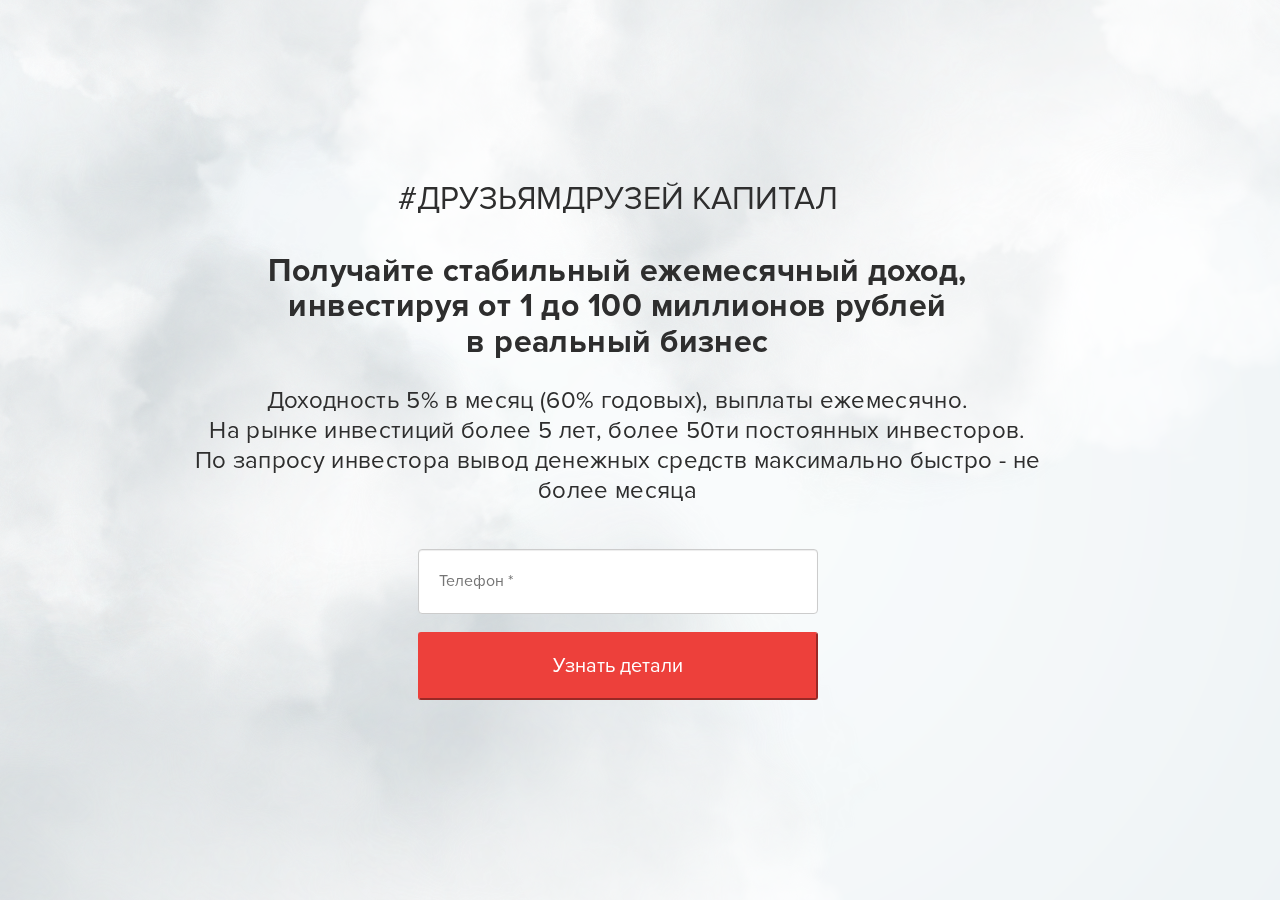
==== commit 9c223c12: "Client change" ====
--- a/index.html
+++ b/index.html
@@ -4,14 +4,38 @@
 <head>
   <meta charset="utf-8">
   <meta http-equiv="X-UA-Compatible" content="IE=edge,chrome=1">
-  <title>FutureAction</title>
+  <title>#ДрузьямДрузей капитал</title>
   <meta name="description" content="">
   <meta name="viewport" content="width=device-width, initial-scale=1">
 
   <link rel="stylesheet" href="css/main.css">
+<script>
+  (function(i,s,o,g,r,a,m){i['GoogleAnalyticsObject']=r;i[r]=i[r]||function(){
+  (i[r].q=i[r].q||[]).push(arguments)},i[r].l=1*new Date();a=s.createElement(o),
+  m=s.getElementsByTagName(o)[0];a.async=1;a.src=g;m.parentNode.insertBefore(a,m)
+  })(window,document,'script','https://www.google-analytics.com/analytics.js','ga');
 
+  ga('create', 'UA-82174021-1', 'auto');
+  ga('send', 'pageview');
+
+</script>
+<!-- Facebook Pixel Code -->
+<script>
+!function(f,b,e,v,n,t,s){if(f.fbq)return;n=f.fbq=function(){n.callMethod?
+n.callMethod.apply(n,arguments):n.queue.push(arguments)};if(!f._fbq)f._fbq=n;
+n.push=n;n.loaded=!0;n.version='2.0';n.queue=[];t=b.createElement(e);t.async=!0;
+t.src=v;s=b.getElementsByTagName(e)[0];s.parentNode.insertBefore(t,s)}(window,
+document,'script','https://connect.facebook.net/en_US/fbevents.js');
+
+fbq('init', '612407538918640');
+fbq('track', "PageView");</script>
+<noscript><img height="1" width="1" style="display:none"
+src="https://www.facebook.com/tr?id=612407538918640&ev=PageView&noscript=1"
+/></noscript>
+<!-- End Facebook Pixel Code -->
 </head>
 <body>
+
 
   <div id="clouds-viewport">
     <div id="clouds-world"></div>
@@ -30,25 +54,31 @@
         <div class="col text-center">
 
           <h2 class="title" id="main_text_block_title_margin">
-            Future Action &mdash; исследовательская<br/>
-            лаборатория и агентство инновационного<br/>
-            маркетинга, предлагающее интегрированные<br/>
-            решения для достижения бизнес-результата
+			Получайте стабильный ежемесячный доход, <br/>
+			инвестируя от 1 до 100 миллионов рублей  <br/>
+			в реальный бизнес
           </h2>
 
           <h3 class="subtitle">
-            Мы являемся частью Action Group, лидера на российском рынке<br/>
-            маркетинговых услуг по версии <a class="link bordered" href="http://adindex.ru/rating3/btl/134203/index.phtml#134204" target="_blank">исследования РАМУ и Adindex 2016</a>
+			Доходность 5% в месяц (60% годовых), выплаты ежемесячно. <br/>
+			На рынке инвестиций более 5 лет, более 50ти постоянных инвесторов.<br/>
+			По запросу инвестора вывод денежных средств максимально быстро - не более месяца
+			
+            <!--60 млн руб дивидендов выплачено, выплаты ежемесячно, <br/>
+			49 активных инвесторов, 2 известны общественности, <br/>
+			возврат денежных средств от 2 недель до месяца, <br/>
+			заключаем договор займа, никакой излишней бюрократии<br/>-->
+            <!--<a class="link bordered" href="http://adindex.ru/rating3/btl/134203/index.phtml#134204" target="_blank">исследования РАМУ и Adindex 2016</a>-->
           </h3>
 
           <form name="sentMessage" class="contactForm" id="contactForm" action="mail/mail.php" method="POST" novalidate="">
             <div class="row">
               <div class="form-group">
-                <input type="tel" class="form-control" placeholder="Телефон *" id="phone" required="" data-validation-required-message="Заполните поле" aria-invalid="false">
+                <input type="tel" class="form-control" placeholder="Телефон *" name="phone" required="" data-validation-required-message="Заполните поле" aria-invalid="false">
                 <p class="help-block text-danger"></p>
               </div>
               <div class="success"></div>
-              <input type="submit" class="btn btn-xl" value="Подписаться" data-disabled="Обрабатываем...">
+              <input type="submit" class="btn btn-xl" value="Узнать детали" data-disabled="Обрабатываем...">
             </div>
           </form>
         </div>
--- a/css/main.css
+++ b/css/main.css
@@ -332,6 +332,12 @@
   display: block;
   text-align: center;
 }
+
+@media screen and (max-width: 400px) {
+  .logo {
+    font-size: 18px;
+  }
+}
 h2 {
     font-size: 42px;
     font-weight: 700;
@@ -467,7 +473,7 @@
     }
     .col.left .title {
         position: relative;
-        top: -22px;
+        margin: 20px 0;
         white-space: nowrap
     }
 }
